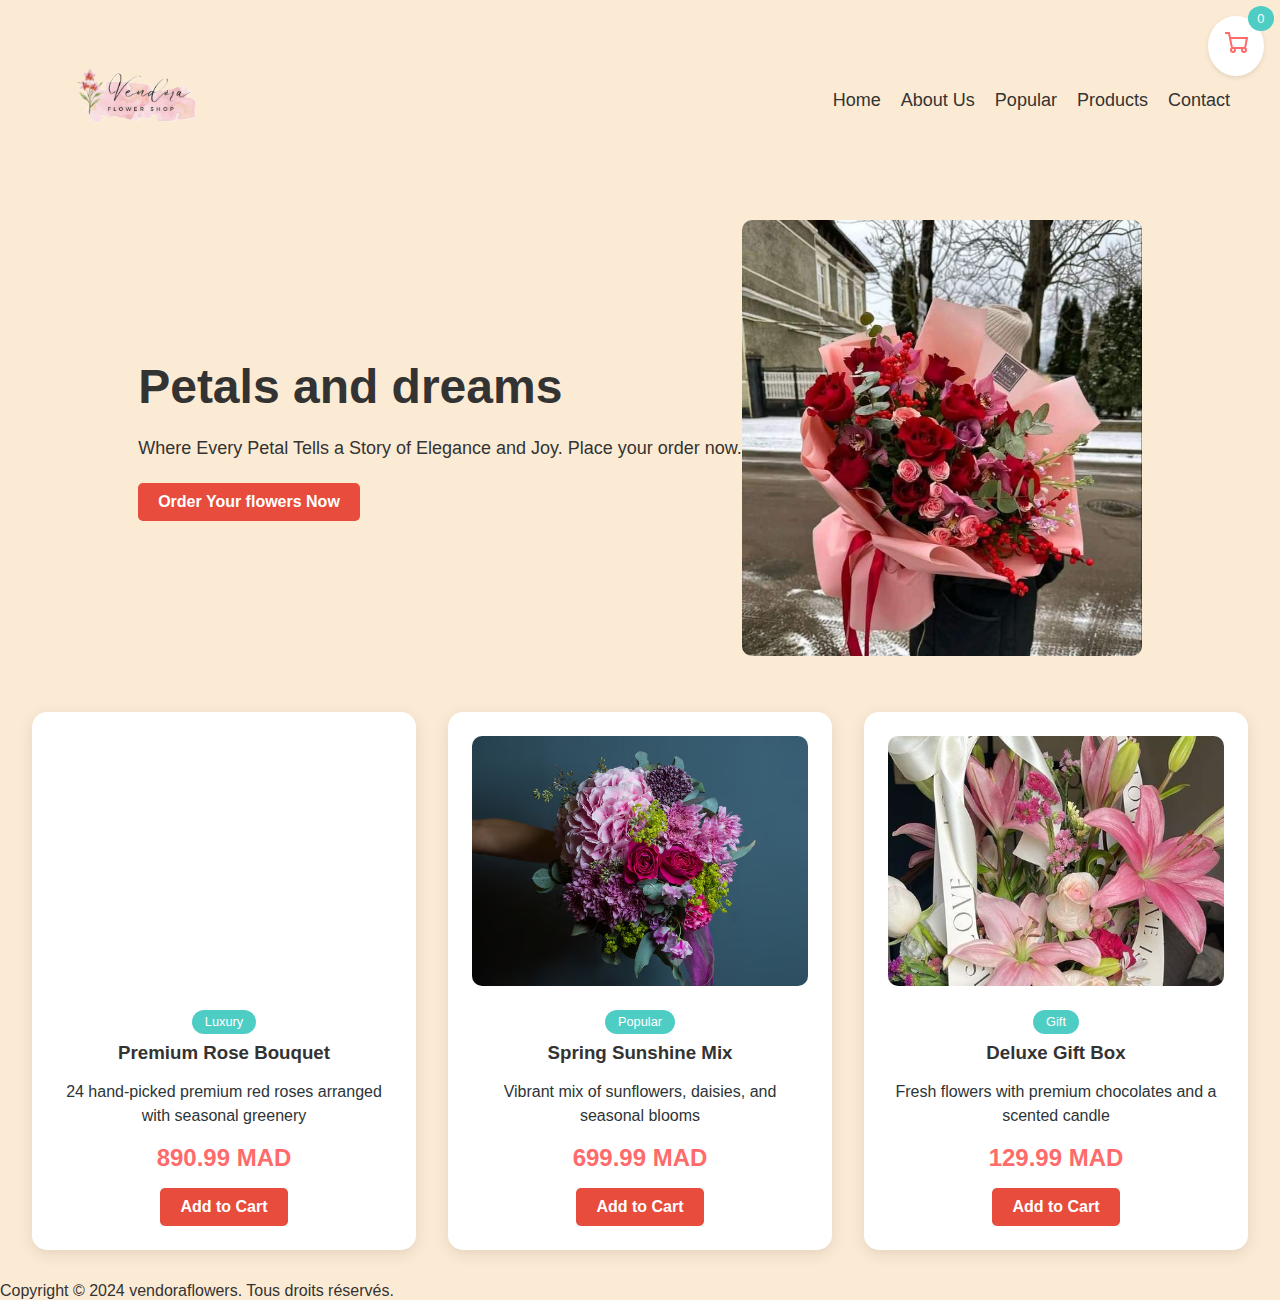
==== index.html @ cd314e1f "Add files via upload" ====
<!DOCTYPE html>
<html lang="en">
<head>
<meta charset="UTF-8">
  
    <meta name="viewport" content="width=device-width, initial-scale=1.0">
    <title>Blooming Bouquets | Online Flower Shop</title></html>
    <link rel="stylesheet" href="style.css">
    <script src="script.js"></script>
    <link rel="preconnect" href="https://fonts.googleapis.com">
<link rel="preconnect" href="https://fonts.gstatic.com" crossorigin>
<link href="https://fonts.googleapis.com/css2?family=Montserrat:wght@100..900&display=swap" rel="stylesheet">

</head>
<body>
    <header class="header">
        <div class="logo"> 
          <img src="Pink Watercolour Flower Shop Logo.png"alt="Logo" class="logo-image">

        </div>
        <nav class="navbar">
          <a href="#home">Home</a>
          <a href="#about">About Us</a>
          <a href="#popular">Popular</a>
          <a href="#products">Products</a>
          <a href="#contact">Contact</a>

          <div class="cart floating" data-count="0">
            <svg width="24" height="24" viewBox="0 0 24 24" fill="none" stroke="var(--primary)" stroke-width="2">
              <path d="M9 20a2 2 0 1 0 0-4 2 2 0 0 0 0 4z"></path>
              <path d="M20 20a2 2 0 1 0 0-4 2 2 0 0 0 0 4z"></path>
              <path d="M1 1h4l2.68 13.39a2 2 0 0 0 2 1.61h9.72a2 2 0 0 0 2-1.61L23 6H6"></path>
            </svg>
          </div>
        </nav>
      </header>

      <main class="main">
        <section class="hero">
          <div class="hero-text">
            <h1>Petals and dreams</h1>
            <p>Where Every Petal Tells a Story of Elegance and Joy.
               Place your order now.</p>
            <a href="#order" class="btn">Order Your flowers Now</a>
          </div>
          <div class="hero-image">
            <img src="header.jpg" alt="Delicious Pizza">
          </div>
        </section>
        <main class="products">
          <div class="product-card">
            <div class="product-image" style="background-image: url('bquts.jpg')"></div>
            <span class="category-tag">Luxury</span>
            <h3>Premium Rose Bouquet</h3>
            <p class="description">24 hand-picked premium red roses arranged with seasonal greenery</p>
            <p class="price">890.99 MAD</p>
            <button class="btn">Add to Cart</button>
          </div>   
  
          <div class="product-card">
              <div class="product-image" style="background-image: url('bouquet-variete-fleurs-couleurs-riches.avif')"></div>
              <span class="category-tag">Popular</span>
              <h3>Spring Sunshine Mix</h3>
              <p class="description">Vibrant mix of sunflowers, daisies, and seasonal blooms</p>
              <p class="price">699.99 MAD</p>
              <button class="btn">Add to Cart</button>
            </div>
          
            <div class="product-card">
              <div class="product-image" style="background-image: url('luxfloxwes.jpg')"></div>
              <span class="category-tag">Gift</span>
              <h3>Deluxe Gift Box</h3>
              <p class="description">Fresh flowers with premium chocolates and a scented candle</p>
              <p class="price">129.99 MAD</p>
              <button class="btn">Add to Cart</button>
            </div>
      </main>
      <div class="main-content">
        
    
        <footer> 
            <p>Copyright © 2024 vendoraflowers. Tous droits réservés.</p>
        </footer>
      <!-- <footer class="footer">
        <div class="footer-container">
      
          <!-- Logo Section -->
          <!-- <div class="footer-logo">
            <img src="Pink Watercolour Flower Shop Logo.png" alt="Company Logo" />
            <p>Your trusted source for flowers and gifts.</p>
          </div> -->
      
          <!-- Links Section -->
          <!-- <div class="footer-links">
            <h3>Quick Links</h3>
            <ul>
              <li><a href="#about">About Us</a></li>
              <li><a href="#services">Our Services</a></li>
              <li><a href="#shop">Shop</a></li>
              <li><a href="#contact">Contact Us</a></li>
            </ul>
          </div> -->
      
          <!-- Social Media Section -->
          <!-- <div class="footer-socials">
            <h3>Follow Us</h3>
            <div class="social-icons">
              <a href="#" target="_blank">
                <i class="ri-facebook-circle-fill"></i>
               </a>
              <a href="#" target="_blank"><i class="fab fa-twitter"></i></a>
              <a href="#" target="_blank"><i class="fab fa-instagram"></i></a>
              <a href="#" target="_blank"><i class="fab fa-pinterest-p"></i></a>
            </div>
          </div>
      
        </div> -->
      
        <!-- Footer Bottom -->
        <!-- <div class="footer-bottom">
          <p>&copy; 2024 Your Company Name. All Rights Reserved.</p>
        </div>
      </footer> --> 
     
      
</body>
---- style.css ----
:root {
  --primary: #ff6b6b;
  --secondary: #4ecdc4;
  --dark: #2d3436;
  --light: #f9f9f9;
}
  
* {
  margin: 0;
  padding: 0;
  box-sizing: border-box;
  font-family: 'Arial', sans-serif;
}
body {
    margin: 0;
    font-family: "Montserrat", serif;
    background-color: #fcebd4;
    color: #333;
  }
  
  .header {
    display: flex;
    justify-content: space-between;
    align-items: center;
    padding: 10px 50px;
  }
  
  .header .logo {
    font-size: 24px;
    font-weight: bold;
    color: #e74c3c;
  }

  .navbar {
    display: flex;
    gap: 20px; /* Espacement entre les liens */
  }
  
  .navbar a {
    text-decoration: none;
    color: #333;
    font-size: 18px; /* Taille des liens ajustée */
    font-weight: 500;
  }
  
  .navbar a:hover {
    color: #e74c3c;
  }
  .products {
    display: grid;
    grid-template-columns: repeat(auto-fit, minmax(300px, 1fr));
    gap: 2rem;
    padding: 2rem;
  }
  .product-card {
    background: white;
    border-radius: 15px;
    padding: 1.5rem;
    text-align: center;
    box-shadow: 0 4px 15px rgba(0,0,0,0.1);
    transition: transform 0.3s;
    overflow: hidden;
  }
  
  .product-card:hover {
    transform: translateY(-5px);
  }
  
  .product-image {
    width: 100%;
    height: 250px;
    background-position: center;
    background-size: cover;
    border-radius: 10px;
    margin-bottom: 1rem;
  }
  
  .price {
    color: var(--primary);
    font-size: 1.5rem;
    margin: 1rem 0;
    font-weight: bold;
  }
  .btn {
    background: var(--primary);
    color: white;
    border: none;
    padding: 0.8rem 1.5rem;
    border-radius: 25px;
    cursor: pointer;
    transition: all 0.3s;
    font-size: 1rem;
  }
  
  .btn:hover {
    background: #ff8787;
    transform: scale(1.05);
  }
  .category-tag {
    background: var(--secondary);
    color: white;
    padding: 0.3rem 0.8rem;
    border-radius: 15px;
    font-size: 0.8rem;
    display: inline-block;
    margin: 0.5rem;
  }
  .description {
    color: var(--dark);
    margin: 1rem 0;
    line-height: 1.5;
  }
  .cart {
    position: fixed;
    top: 1rem;
    right: 1rem;
    background: white;
    padding: 1rem;
    border-radius: 50%;
    box-shadow: 0 2px 5px rgba(0,0,0,0.1);
    cursor: pointer;
    z-index: 1000;
  }
  
  .cart[data-count]:after {
    content: attr(data-count);
    position: absolute;
    top: -10px;
    right: -10px;
    background: var(--secondary);
    color: white;
    border-radius: 50%;
    padding: 0.3rem 0.6rem;
    font-size: 0.8rem;
  }
  
  @keyframes float {
    0% { transform: translateY(0px); }
    50% { transform: translateY(-10px); }
    100% { transform: translateY(0px); }
  }
  
  .floating {
    animation: float 3s ease-in-out infinite;
  }
  /* .main {
    display: flex;
    align-items: center;
    justify-content: space-between;
    padding: 50px;
  } */
  
  .hero  {
    display: flex;
    justify-content: center; /* Centrer horizontalement */
    align-items: center;    /* Centrer verticalement */
    padding: 20px;
}
  .hero-text {
    max-width: 50%;
  }
  
  .hero-text h1 {
    font-size: 48px;
    margin-bottom: 20px;
  }
  
  .hero-text p {
    font-size: 18px;
    line-height: 1.6;
    margin-bottom: 20px;
  }
  
  .btn {
    display: inline-block;
    background-color: #e74c3c;
    color: #fff;
    padding: 10px 20px;
    text-decoration: none;
    border-radius: 5px;
    font-weight: bold;
  }
  
  .btn:hover {
    background-color: #c0392b;
  }
  
  .hero-image img {
    max-width: 400px;
    border-radius: 10px;
  }
  .logo {
    display: flex;
    align-items: center;
  }
  
  .logo img {
    height: 180px; /* Adjust logo size */
    max-height: 500px; /* Limite pour éviter qu'il soit trop grand */

  }
  .footer {
    background-color: #f0d8ba; 
    color: #fff; 
    padding: 2rem 0;
    font-size: 0.9rem;
  }
  .footer-container {
    display: flex;
    justify-content: space-between;
    align-items: flex-start;
    max-width: 1200px;
    margin: 0 auto;
    padding: 0 1rem;
    flex-wrap: wrap;
  }
  .footer-logo {
    flex: 1;
    text-align: center;
  }
  .footer-logo img {
    height: 200px;
    margin-bottom: 1rem;
    border-radius: 50%;
  }
  .footer-logo p {
    font-size: 0.9rem;
    color: #f0a6a6;
  }
  .footer-links {
    flex: 1;
    text-align: center;
  }
  .footer-links h3 {
    margin-bottom: 1rem;
    font-size: 1rem;
    color: #e78282;
  }
  .footer-links ul {
    list-style: none;
    padding: 0;
  }
  .footer-links ul li {
    margin: 0.5rem 0;
  }
  .footer-links ul li a {
    text-decoration: none;
    color: #fff;
    transition: color 0.3s;
  }
  .footer-links ul li a:hover {
    color: #f380d0; 
  }
  .footer-socials {
    flex: 1;
    text-align: center;
  }
  .footer-socials h3 {
    margin-bottom: 1rem;
    font-size: 1rem;
    color: #f1d3d3;
  }
  .social-icons a {
    text-decoration: none;
    color: #fff;
    margin: 0 10px;
    font-size: 1.5rem;
    transition: color 0.3s;
  }
  .social-icons a:hover {
    color: #f380d0; 
  }
  
    
    
  .footer-bottom {
    text-align: center;
    margin-top: 2rem;
    padding-top: 1rem;
    border-top: 1px solid #f1d3d3;
    font-size: 0.8rem;
  }
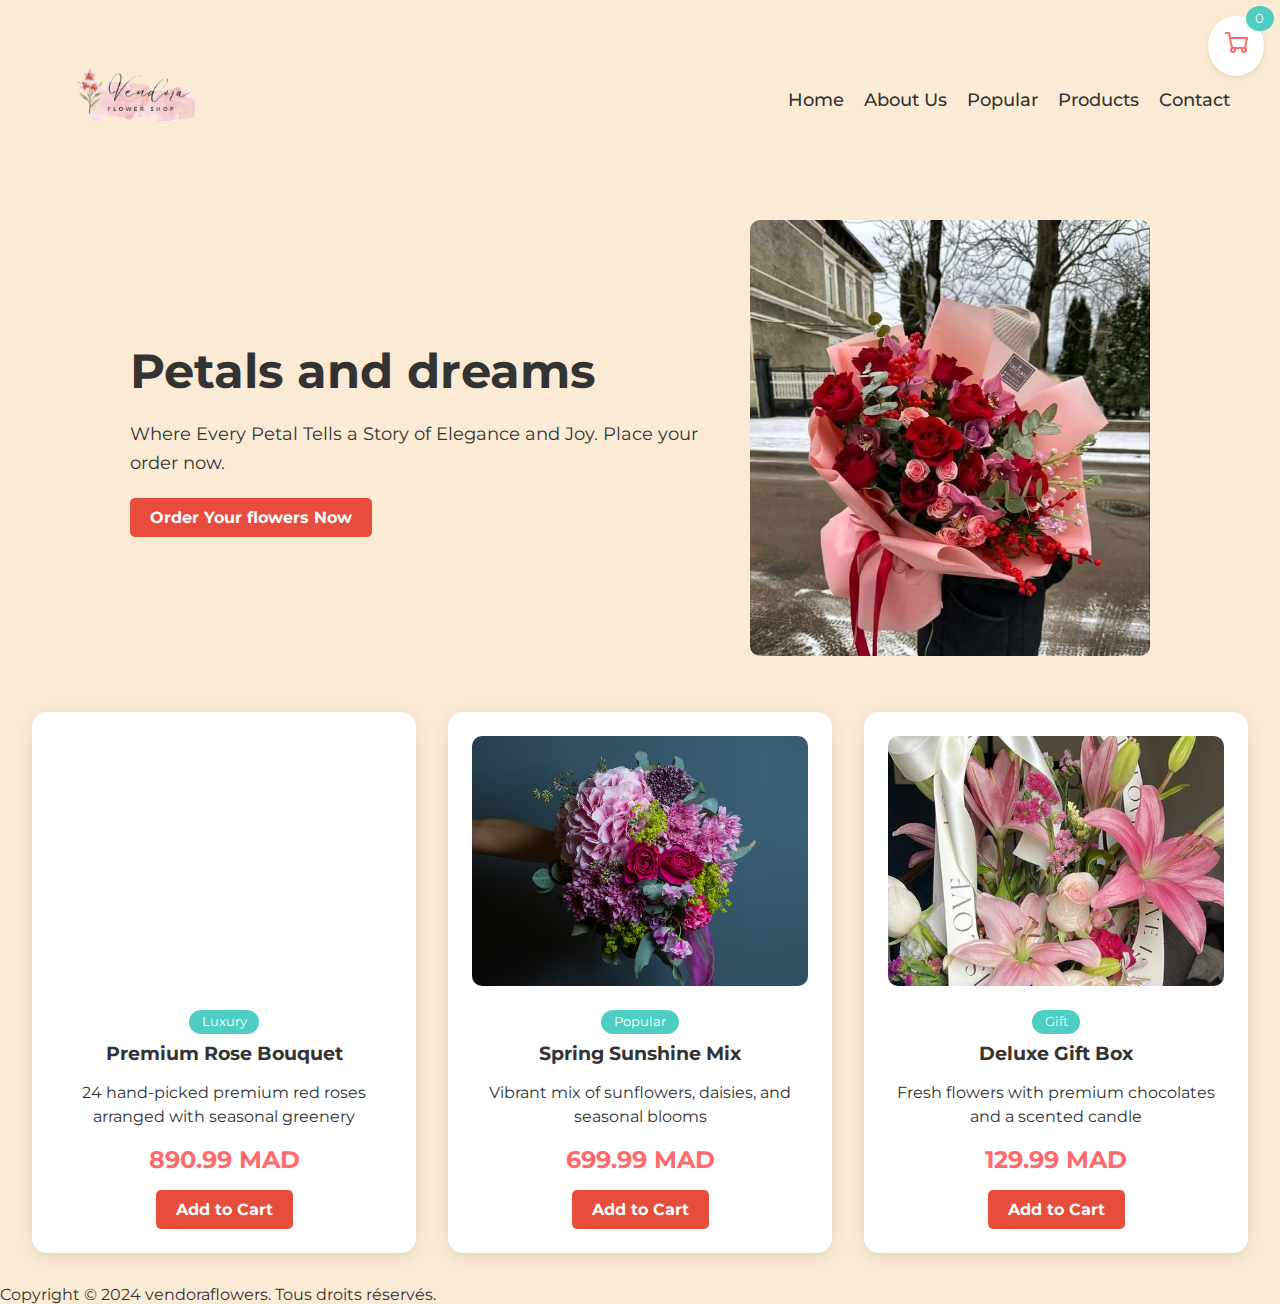
==== commit 6117a952: "update bouton to form" ====
--- a/index.html
+++ b/index.html
@@ -38,9 +38,11 @@
       <main class="main">
         <section class="hero">
           <div class="hero-text">
+            <ul></ul>
             <h1>Petals and dreams</h1>
             <p>Where Every Petal Tells a Story of Elegance and Joy.
                Place your order now.</p>
+            </ul>
             <a href="#order" class="btn">Order Your flowers Now</a>
           </div>
           <div class="hero-image">
@@ -123,4 +125,4 @@
       </footer> --> 
      
       
-</body>+</body>
--- a/style.css
+++ b/style.css
@@ -9,7 +9,7 @@
   margin: 0;
   padding: 0;
   box-sizing: border-box;
-  font-family: 'Arial', sans-serif;
+  font-family:  "Montserrat", serif;
 }
 body {
     margin: 0;
@@ -280,4 +280,4 @@
     border-top: 1px solid #f1d3d3;
     font-size: 0.8rem;
   }
-  +  
